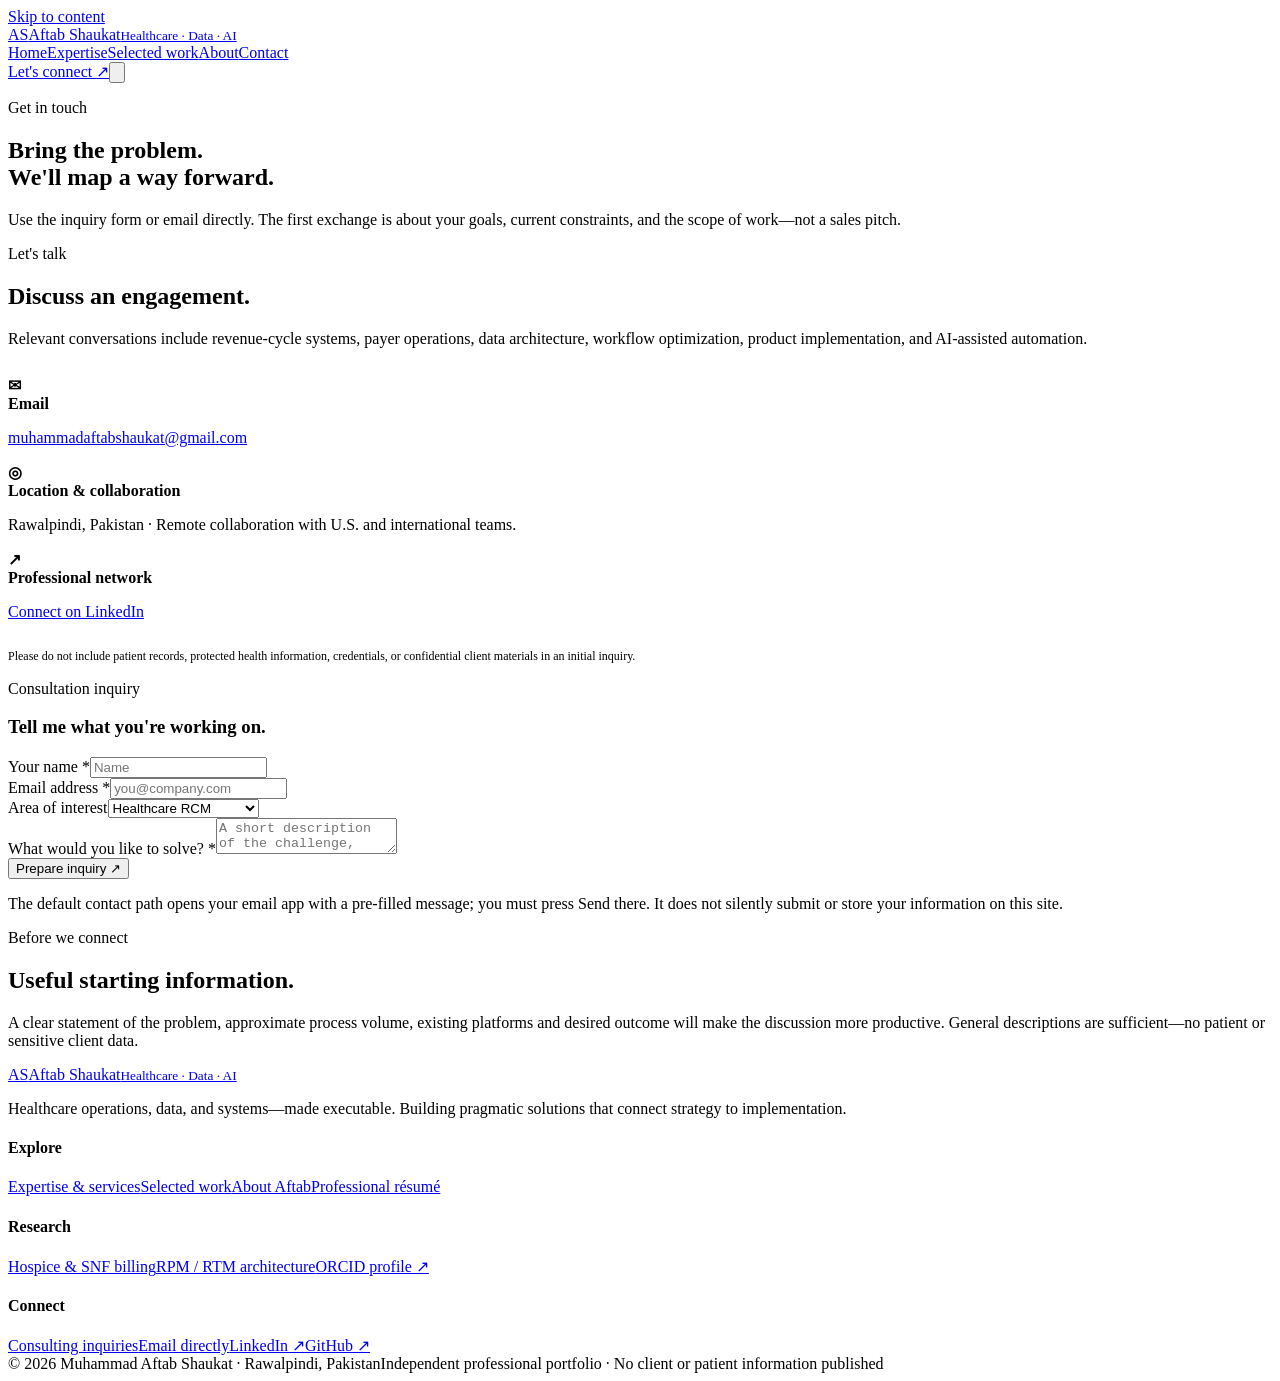
==== contact.html @ dddf4670 "feat(portfolio): replace landing page and add complete expertise, work, about and contact experience" ====
<!doctype html>
<html lang="en"><head>
<meta charset="utf-8"><meta name="viewport" content="width=device-width,initial-scale=1">
<title>Contact & Consulting Inquiries | Aftab Shaukat</title><meta name="description" content="Contact Aftab Shaukat for healthcare revenue cycle consulting, analytics, implementation, process optimization and systems architecture projects.">
<meta name="author" content="Muhammad Aftab Shaukat"><meta name="robots" content="index,follow,max-image-preview:large"><meta name="theme-color" content="#090d1c">
<link rel="canonical" href="https://aftabshaukat.me/contact.html"><meta property="og:type" content="website"><meta property="og:site_name" content="Aftab Shaukat"><meta property="og:title" content="Contact & Consulting Inquiries | Aftab Shaukat"><meta property="og:description" content="Contact Aftab Shaukat for healthcare revenue cycle consulting, analytics, implementation, process optimization and systems architecture projects."><meta property="og:url" content="https://aftabshaukat.me/contact.html"><meta name="twitter:card" content="summary">
<link rel="preconnect" href="https://fonts.googleapis.com"><link rel="preconnect" href="https://fonts.gstatic.com" crossorigin><link rel="stylesheet" href="/assets/css/portfolio-v2.css">
<script type="application/ld+json">{"@context":"https://schema.org","@graph":[{"@context":"https://schema.org","@type":"Person","@id":"https://aftabshaukat.me/#person","name":"Muhammad Aftab Shaukat","alternateName":["Aftab Shaukat","Muhammad A. Shaukat"],"url":"https://aftabshaukat.me/","email":"mailto:muhammadaftabshaukat@gmail.com","image":"https://avatars.githubusercontent.com/u/140397012?v=4","jobTitle":"Healthcare RCM & Operations Leader","homeLocation":{"@type":"Place","name":"Rawalpindi, Pakistan"},"sameAs":["https://www.linkedin.com/in/healthcare-rcm-leader/","https://github.com/aashaukatc","https://orcid.org/0009-0009-0342-9877"],"knowsAbout":["Healthcare revenue cycle management","Healthcare operations","Business analysis","Data analytics","Workflow automation","Solutions architecture","AI-assisted operations"]},{"@type":"WebSite","@id":"https://aftabshaukat.me/#website","name":"Aftab Shaukat","url":"https://aftabshaukat.me/","publisher":{"@id":"https://aftabshaukat.me/#person"}},{"@type":"WebPage","@id":"https://aftabshaukat.me/contact.html","url":"https://aftabshaukat.me/contact.html","name":"Contact & Consulting Inquiries","description":"Contact Aftab Shaukat for healthcare revenue cycle consulting, analytics, implementation, process optimization and systems architecture projects.","isPartOf":{"@id":"https://aftabshaukat.me/#website"},"about":{"@id":"https://aftabshaukat.me/#person"}}]}</script>
</head><body><a class="skip" href="#main">Skip to content</a><header class="site-header"><div class="container navbar">
<a href="/" class="brand" aria-label="Aftab Shaukat home"><span class="brand-mark" aria-hidden="true">AS</span><span class="brand-name">Aftab Shaukat<small>Healthcare · Data · AI</small></span></a>
<nav class="nav-menu" data-nav id="primary-nav" aria-label="Main navigation"><a href="/">Home</a><a href="/services.html">Expertise</a><a href="/work.html">Selected work</a><a href="/about.html">About</a><a href="/contact.html" aria-current="page">Contact</a></nav>
<div class="nav-actions"><a href="/contact.html" class="btn primary small">Let's connect <span aria-hidden="true">↗</span></a><button class="menu-btn" type="button" data-menu-toggle aria-label="Toggle navigation" aria-controls="primary-nav" aria-expanded="false"><svg viewBox="0 0 24 24" fill="none" stroke="currentColor" stroke-width="2" stroke-linecap="round"><path d="M4 7h16M4 12h16M4 17h16"/></svg></button></div>
</div></header><main id="main">
<section class="page-hero"><div class="container"><p class="eyebrow">Get in touch</p><h1>Bring the problem.<br><span class="gradient-text">We'll map a way forward.</span></h1><p class="lead">Use the inquiry form or email directly. The first exchange is about your goals, current constraints, and the scope of work—not a sales pitch.</p></div></section>
<section class="section"><div class="container contact-layout"><div><p class="eyebrow">Let's talk</p><h2>Discuss an engagement.</h2><p class="lead">Relevant conversations include revenue-cycle systems, payer operations, data architecture, workflow optimization, product implementation, and AI-assisted automation.</p><div class="feature-list" style="margin:28px 0"><div class="feature-item"><b>✉</b><div><strong>Email</strong><p><a href="mailto:muhammadaftabshaukat@gmail.com">muhammadaftabshaukat@gmail.com</a></p></div></div><div class="feature-item"><b>◎</b><div><strong>Location & collaboration</strong><p>Rawalpindi, Pakistan · Remote collaboration with U.S. and international teams.</p></div></div><div class="feature-item"><b>↗</b><div><strong>Professional network</strong><p><a href="https://www.linkedin.com/in/healthcare-rcm-leader/" target="_blank" rel="noopener noreferrer">Connect on LinkedIn</a></p></div></div></div><p style="color:var(--subtle);font-size:12px">Please do not include patient records, protected health information, credentials, or confidential client materials in an initial inquiry.</p></div>
<div class="form-panel"><p class="eyebrow">Consultation inquiry</p><h3>Tell me what you're working on.</h3><form data-contact-form novalidate="false"><div class="field-grid"><div class="field"><label for="name">Your name *</label><input id="name" name="name" autocomplete="name" maxlength="120" placeholder="Name" required></div><div class="field"><label for="email">Email address *</label><input id="email" type="email" name="email" autocomplete="email" maxlength="254" placeholder="you@company.com" required></div></div><div class="field"><label for="service">Area of interest</label><select id="service" name="service"><option value="Healthcare RCM">Healthcare RCM</option><option value="Data and reporting">Data & reporting</option><option value="Process optimization">Process optimization</option><option value="Solutions architecture">Solutions architecture</option><option value="AI assisted workflow design">AI-assisted workflows</option><option value="Other collaboration">Other collaboration</option></select></div><div class="field"><label for="message">What would you like to solve? *</label><textarea id="message" name="message" maxlength="5000" minlength="15" placeholder="A short description of the challenge, relevant system, and desired outcome. No sensitive data." required></textarea></div><button class="btn primary" type="submit">Prepare inquiry <span aria-hidden="true">↗</span></button><p id="form-status" role="status" aria-live="polite"></p><p class="form-note">The default contact path opens your email app with a pre-filled message; you must press Send there. It does not silently submit or store your information on this site.</p></form></div></div></section>
<section class="section alt narrow"><div class="container"><div class="section-head center"><p class="eyebrow">Before we connect</p><h2>Useful starting information.</h2><p>A clear statement of the problem, approximate process volume, existing platforms and desired outcome will make the discussion more productive. General descriptions are sufficient—no patient or sensitive client data.</p></div></div></section></main><footer class="site-footer"><div class="container"><div class="footer-grid"><div><a href="/" class="brand"><span class="brand-mark" aria-hidden="true">AS</span><span class="brand-name">Aftab Shaukat<small>Healthcare · Data · AI</small></span></a><p>Healthcare operations, data, and systems—made executable. Building pragmatic solutions that connect strategy to implementation.</p></div>
<div><h4>Explore</h4><a href="/services.html">Expertise & services</a><a href="/work.html">Selected work</a><a href="/about.html">About Aftab</a><a href="/resume.html">Professional résumé</a></div>
<div><h4>Research</h4><a href="/hospice-nursing-home-billing-rcm.html">Hospice & SNF billing</a><a href="/remote-monitoring-rcm-architecture.html">RPM / RTM architecture</a><a href="https://orcid.org/0009-0009-0342-9877" target="_blank" rel="noopener noreferrer">ORCID profile ↗</a></div>
<div><h4>Connect</h4><a href="/contact.html">Consulting inquiries</a><a href="mailto:muhammadaftabshaukat@gmail.com">Email directly</a><a href="https://www.linkedin.com/in/healthcare-rcm-leader/" target="_blank" rel="noopener noreferrer">LinkedIn ↗</a><a href="https://github.com/aashaukatc" target="_blank" rel="noopener noreferrer">GitHub ↗</a></div>
</div><div class="footer-bottom"><span>© <span data-year>2026</span> Muhammad Aftab Shaukat · Rawalpindi, Pakistan</span><span>Independent professional portfolio · No client or patient information published</span></div></div></footer><script defer src="/assets/js/portfolio-v2.js"></script></body></html>
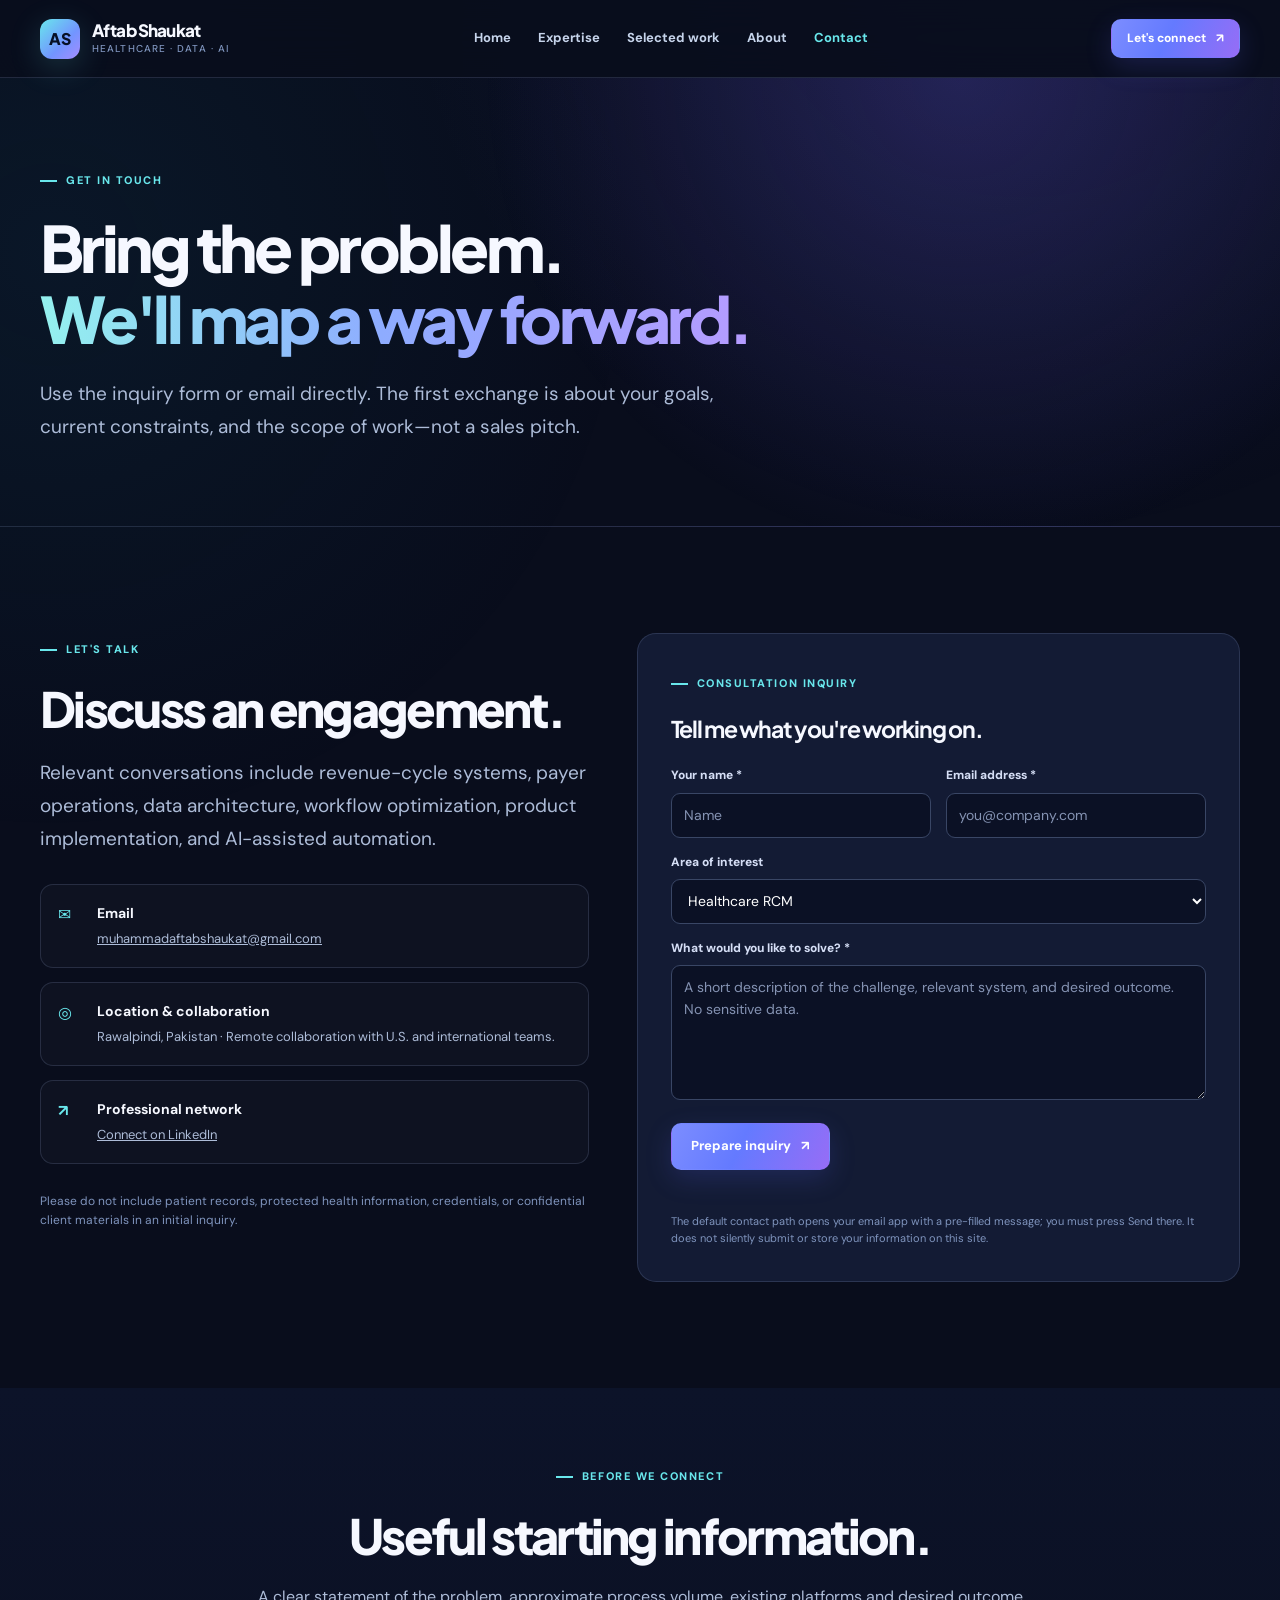
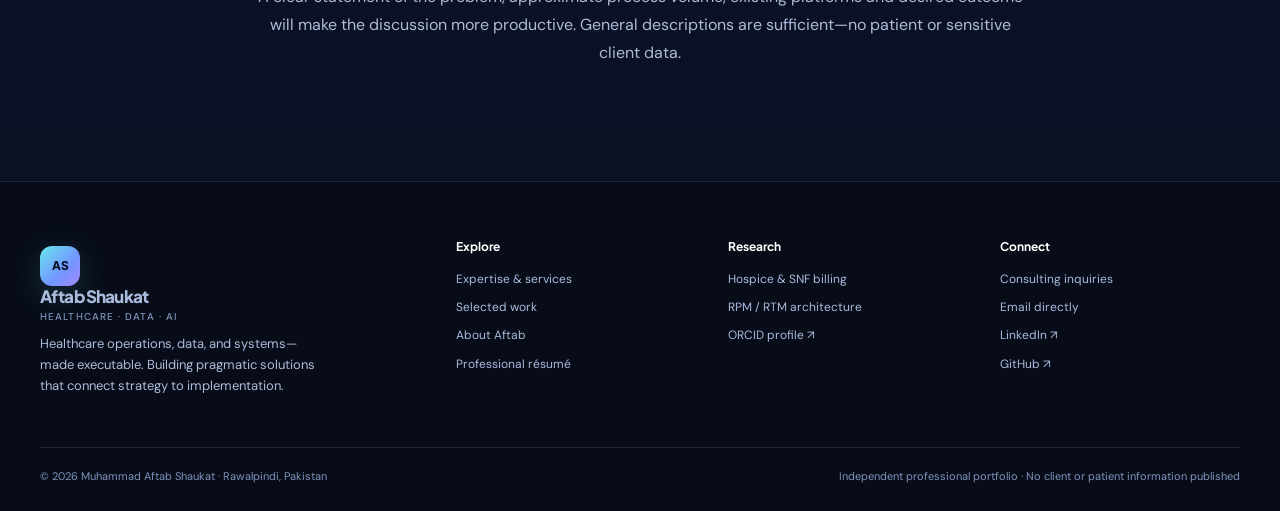
==== commit 9930e01b: "fix(site): improve progressive enhancement and accurate contact feedback" ====
--- a/contact.html
+++ b/contact.html
@@ -13,7 +13,7 @@
 </div></header><main id="main">
 <section class="page-hero"><div class="container"><p class="eyebrow">Get in touch</p><h1>Bring the problem.<br><span class="gradient-text">We'll map a way forward.</span></h1><p class="lead">Use the inquiry form or email directly. The first exchange is about your goals, current constraints, and the scope of work—not a sales pitch.</p></div></section>
 <section class="section"><div class="container contact-layout"><div><p class="eyebrow">Let's talk</p><h2>Discuss an engagement.</h2><p class="lead">Relevant conversations include revenue-cycle systems, payer operations, data architecture, workflow optimization, product implementation, and AI-assisted automation.</p><div class="feature-list" style="margin:28px 0"><div class="feature-item"><b>✉</b><div><strong>Email</strong><p><a href="mailto:muhammadaftabshaukat@gmail.com">muhammadaftabshaukat@gmail.com</a></p></div></div><div class="feature-item"><b>◎</b><div><strong>Location & collaboration</strong><p>Rawalpindi, Pakistan · Remote collaboration with U.S. and international teams.</p></div></div><div class="feature-item"><b>↗</b><div><strong>Professional network</strong><p><a href="https://www.linkedin.com/in/healthcare-rcm-leader/" target="_blank" rel="noopener noreferrer">Connect on LinkedIn</a></p></div></div></div><p style="color:var(--subtle);font-size:12px">Please do not include patient records, protected health information, credentials, or confidential client materials in an initial inquiry.</p></div>
-<div class="form-panel"><p class="eyebrow">Consultation inquiry</p><h3>Tell me what you're working on.</h3><form data-contact-form novalidate="false"><div class="field-grid"><div class="field"><label for="name">Your name *</label><input id="name" name="name" autocomplete="name" maxlength="120" placeholder="Name" required></div><div class="field"><label for="email">Email address *</label><input id="email" type="email" name="email" autocomplete="email" maxlength="254" placeholder="you@company.com" required></div></div><div class="field"><label for="service">Area of interest</label><select id="service" name="service"><option value="Healthcare RCM">Healthcare RCM</option><option value="Data and reporting">Data & reporting</option><option value="Process optimization">Process optimization</option><option value="Solutions architecture">Solutions architecture</option><option value="AI assisted workflow design">AI-assisted workflows</option><option value="Other collaboration">Other collaboration</option></select></div><div class="field"><label for="message">What would you like to solve? *</label><textarea id="message" name="message" maxlength="5000" minlength="15" placeholder="A short description of the challenge, relevant system, and desired outcome. No sensitive data." required></textarea></div><button class="btn primary" type="submit">Prepare inquiry <span aria-hidden="true">↗</span></button><p id="form-status" role="status" aria-live="polite"></p><p class="form-note">The default contact path opens your email app with a pre-filled message; you must press Send there. It does not silently submit or store your information on this site.</p></form></div></div></section>
+<div class="form-panel"><p class="eyebrow">Consultation inquiry</p><h3>Tell me what you're working on.</h3><form data-contact-form><div class="field-grid"><div class="field"><label for="name">Your name *</label><input id="name" name="name" autocomplete="name" maxlength="120" placeholder="Name" required></div><div class="field"><label for="email">Email address *</label><input id="email" type="email" name="email" autocomplete="email" maxlength="254" placeholder="you@company.com" required></div></div><div class="field"><label for="service">Area of interest</label><select id="service" name="service"><option value="Healthcare RCM">Healthcare RCM</option><option value="Data and reporting">Data & reporting</option><option value="Process optimization">Process optimization</option><option value="Solutions architecture">Solutions architecture</option><option value="AI assisted workflow design">AI-assisted workflows</option><option value="Other collaboration">Other collaboration</option></select></div><div class="field"><label for="message">What would you like to solve? *</label><textarea id="message" name="message" maxlength="5000" minlength="15" placeholder="A short description of the challenge, relevant system, and desired outcome. No sensitive data." required></textarea></div><button class="btn primary" type="submit">Prepare inquiry <span aria-hidden="true">↗</span></button><p id="form-status" role="status" aria-live="polite"></p><p class="form-note">The default contact path opens your email app with a pre-filled message; you must press Send there. It does not silently submit or store your information on this site.</p></form></div></div></section>
 <section class="section alt narrow"><div class="container"><div class="section-head center"><p class="eyebrow">Before we connect</p><h2>Useful starting information.</h2><p>A clear statement of the problem, approximate process volume, existing platforms and desired outcome will make the discussion more productive. General descriptions are sufficient—no patient or sensitive client data.</p></div></div></section></main><footer class="site-footer"><div class="container"><div class="footer-grid"><div><a href="/" class="brand"><span class="brand-mark" aria-hidden="true">AS</span><span class="brand-name">Aftab Shaukat<small>Healthcare · Data · AI</small></span></a><p>Healthcare operations, data, and systems—made executable. Building pragmatic solutions that connect strategy to implementation.</p></div>
 <div><h4>Explore</h4><a href="/services.html">Expertise & services</a><a href="/work.html">Selected work</a><a href="/about.html">About Aftab</a><a href="/resume.html">Professional résumé</a></div>
 <div><h4>Research</h4><a href="/hospice-nursing-home-billing-rcm.html">Hospice & SNF billing</a><a href="/remote-monitoring-rcm-architecture.html">RPM / RTM architecture</a><a href="https://orcid.org/0009-0009-0342-9877" target="_blank" rel="noopener noreferrer">ORCID profile ↗</a></div>
--- a/assets/css/portfolio-v2.css
+++ b/assets/css/portfolio-v2.css
@@ -0,0 +1,113 @@
+@import url('https://fonts.googleapis.com/css2?family=DM+Sans:wght@400;500;600;700&family=Plus+Jakarta+Sans:wght@400;500;600;700;800&display=swap');
+:root{--bg:#090d1c;--bg2:#0d1429;--panel:#131b34;--panel2:#171f3b;--line:rgba(181,202,255,.15);--ink:#f6f8ff;--muted:#adbcd8;--subtle:#7f94bd;--cyan:#69e7ec;--blue:#7295ff;--violet:#a58cff;--green:#a6f1cc;--font:'DM Sans',system-ui,sans-serif;--display:'Plus Jakarta Sans',system-ui,sans-serif;--width:1200px}
+*,*:before,*:after{box-sizing:border-box}
+html{scroll-behavior:smooth;scroll-padding-top:95px}
+body{margin:0;background:var(--bg);color:var(--ink);font-family:var(--font);line-height:1.6;-webkit-font-smoothing:antialiased}
+body:before{content:'';position:fixed;z-index:-1;inset:0;pointer-events:none;background:radial-gradient(circle at 80% -10%,rgba(84,83,218,.14),transparent 44%),radial-gradient(circle at 4% 28%,rgba(19,130,166,.09),transparent 42%)}
+a{color:inherit}a:hover{color:var(--cyan)}button,input,textarea,select{font:inherit}
+button{cursor:pointer}img{max-width:100%;height:auto}
+:focus-visible{outline:3px solid var(--cyan);outline-offset:4px}
+.container{width:min(var(--width),calc(100% - 64px));margin:0 auto}
+.skip{position:absolute;left:14px;top:-100px;z-index:1000;background:#fff;color:#061020;padding:9px 14px}.skip:focus{top:12px}
+.site-header{position:sticky;top:0;z-index:100;background:rgba(9,13,28,.85);backdrop-filter:blur(22px);border-bottom:1px solid var(--line)}
+.navbar{min-height:77px;display:flex;gap:32px;align-items:center;justify-content:space-between}
+.brand{display:flex;align-items:center;gap:12px;text-decoration:none;flex-shrink:0}
+.brand-mark{width:40px;height:40px;display:grid;place-items:center;border-radius:12px;background:linear-gradient(135deg,var(--cyan),var(--blue) 60%,var(--violet));font-weight:800;font-family:var(--display);color:#071025;box-shadow:0 8px 32px rgba(105,231,236,.18)}
+.brand-name{font:800 17px/1.2 var(--display);letter-spacing:-.05em}.brand-name small{display:block;font:500 10px/1.6 var(--font);letter-spacing:.11em;color:var(--subtle);text-transform:uppercase}
+.nav-menu{display:flex;align-items:center;gap:27px}.nav-menu a{font-size:13px;font-weight:700;color:#c6d4eb;text-decoration:none;white-space:nowrap}.nav-menu a[aria-current="page"],.nav-menu a:hover{color:var(--cyan)}
+.nav-actions{display:flex;align-items:center;gap:12px}.menu-btn{display:none;padding:9px;border:1px solid var(--line);border-radius:9px;background:var(--panel);color:white}
+.menu-btn svg{width:21px;height:21px;display:block}
+.btn{display:inline-flex;align-items:center;justify-content:center;gap:10px;text-decoration:none;min-height:47px;padding:11px 19px;border-radius:10px;font-size:13px;font-weight:800;transition:transform .2s ease,background .2s ease,border-color .2s ease;color:#fff;border:1px solid rgba(188,206,255,.25);background:rgba(255,255,255,.05)}
+.btn:hover{transform:translateY(-2px);color:#fff;border-color:var(--cyan)}
+.btn.primary{border-color:transparent;background:linear-gradient(115deg,#7c8dff,#647aff 44%,#966df6);box-shadow:0 9px 27px rgba(86,97,231,.2)}
+.btn.primary:hover{background:linear-gradient(115deg,#89abff,#6a93ff,#a584ff)}
+.btn.ghost{background:transparent}.btn.small{min-height:39px;padding:8px 15px;font-size:12px}
+.arrow{display:inline-block;transition:transform .2s}.btn:hover .arrow,.text-link:hover .arrow{transform:translateX(4px)}
+.hero{position:relative;padding:94px 0 80px;overflow:hidden}.hero:after{content:'';position:absolute;width:550px;height:550px;right:-250px;top:70px;background:radial-gradient(circle,rgba(110,107,249,.15),transparent 67%);pointer-events:none}
+.hero-layout{display:grid;grid-template-columns:minmax(0,1.08fr) minmax(0,.92fr);align-items:center;gap:64px}
+.eyebrow{display:inline-flex;align-items:center;gap:9px;font-size:11px;font-weight:800;letter-spacing:.14em;text-transform:uppercase;color:var(--cyan);margin:0 0 22px}
+.eyebrow:before{content:'';width:17px;height:2px;background:currentColor}
+h1,h2,h3,h4,p{margin-top:0}h1,h2,h3,h4{font-family:var(--display);letter-spacing:-.055em}
+h1{font-size:clamp(42px,5.5vw,79px);font-weight:800;line-height:1.105;margin-bottom:24px}
+h2{font-size:clamp(30px,3.8vw,52px);line-height:1.16;font-weight:800;margin-bottom:19px}
+h3{font-size:clamp(18px,1.8vw,24px);line-height:1.25}
+.gradient-text{background:linear-gradient(90deg,#94f1ee 0%,#8eacff 48%,#b59bff 100%);-webkit-background-clip:text;background-clip:text;color:transparent}
+.lead{font-size:clamp(16px,1.55vw,19px);line-height:1.75;color:var(--muted);max-width:615px}
+.hero-cta{display:flex;gap:13px;flex-wrap:wrap;margin:29px 0}
+.hero-tags{display:flex;flex-wrap:wrap;gap:8px}
+.tag{font-size:11px;letter-spacing:.01em;padding:6px 10px;border-radius:50px;border:1px solid var(--line);background:rgba(255,255,255,.03);color:#a9bada}
+.hero-avatar{display:flex;align-items:center;gap:10px;margin-top:35px;font-size:12px;color:var(--muted)}
+.avatar-initials{display:grid;place-items:center;height:38px;width:38px;border-radius:50%;background:linear-gradient(135deg,#3b5a89,#4f2c86);border:1px solid rgba(186,206,255,.4);font-size:11px;font-weight:800;color:#fff}
+.avatar-details strong{display:block;color:#fff}.avatar-details span{font-size:11px}
+.window{position:relative;border:1px solid rgba(184,203,255,.22);border-radius:20px;background:linear-gradient(160deg,rgba(27,38,78,.95),rgba(14,21,44,.95));box-shadow:0 28px 90px rgba(0,0,0,.32),0 0 65px rgba(111,124,255,.08);overflow:hidden}
+.window-top{display:flex;justify-content:space-between;align-items:center;padding:15px 20px;background:rgba(255,255,255,.03);border-bottom:1px solid var(--line)}
+.dots{display:flex;gap:6px}.dots i{display:block;width:7px;height:7px;border-radius:50%;background:#5d6a94}.dots i:first-child{background:#ff867e}.dots i:nth-child(2){background:#facb70}.dots i:last-child{background:#79d2ae}
+.window-kicker{font-weight:800;font-size:10px;color:#b0c1e7;letter-spacing:.12em;text-transform:uppercase}
+.window-body{padding:22px}.data-title{font-size:12px;color:#b3c4e3;margin-bottom:16px}.data-title strong{float:right;color:#a5e9cb;font-size:10px;font-weight:600}
+.metric-grid{display:grid;grid-template-columns:repeat(3,minmax(0,1fr));gap:9px}
+.metric{background:rgba(255,255,255,.04);border:1px solid var(--line);padding:13px;border-radius:11px}
+.metric strong{font:800 clamp(16px,2vw,24px)/1.2 var(--display);display:block;color:white;letter-spacing:-.055em}
+.metric span{font-size:9px;color:var(--subtle);display:block;margin-top:5px}
+.chart-shell{margin-top:14px;border:1px solid var(--line);border-radius:13px;background:rgba(7,12,30,.6);padding:17px}
+.chart-head{display:flex;justify-content:space-between;gap:8px;font-size:11px;color:#c4d2ef}.chart-head span{color:#8ce3c3}
+.bar-chart{height:140px;display:flex;align-items:flex-end;gap:9px;border-bottom:1px solid #2d3859;padding:18px 0 0}
+.bar-chart div{flex:1;min-width:0;height:var(--h);border-radius:5px 5px 0 0;background:linear-gradient(0deg,#4b67d6,#68ddd9);opacity:.82;transition:height .6s}.bar-chart div:nth-child(3n){background:linear-gradient(0deg,#6448c7,#a49afa)}
+.chart-foot{display:flex;justify-content:space-between;margin-top:8px;color:#7788b5;font-size:9px}
+.window-note{border-top:1px solid var(--line);padding:11px 19px;font-size:10px;color:#8d9ec4}
+.live-orb{position:absolute;right:-18px;top:-23px;width:67px;height:67px;border:1px solid rgba(134,244,223,.3);border-radius:23px;background:linear-gradient(135deg,#53dcc9,#6983fa);transform:rotate(16deg);box-shadow:0 10px 45px rgba(92,192,220,.28);z-index:3}
+.live-orb:after{content:'↗';position:absolute;top:8px;left:23px;color:#071025;font-size:27px;font-weight:800;transform:rotate(-16deg)}
+.proof-strip{background:#10172e;border-top:1px solid var(--line);border-bottom:1px solid var(--line)}
+.proof-grid{display:grid;grid-template-columns:repeat(4,1fr)}.proof-grid>div{padding:27px 22px;border-right:1px solid var(--line)}.proof-grid>div:first-child{padding-left:0}.proof-grid>div:last-child{border:0}
+.proof-grid strong{display:block;font:800 clamp(22px,2.8vw,32px)/1.2 var(--display);color:white;letter-spacing:-.05em}.proof-grid span{display:block;font-size:11px;color:var(--subtle);margin-top:6px}
+.section{padding:106px 0}.section.alt{background:linear-gradient(180deg,#0c1329,#0b1023)}.section.narrow{padding:72px 0}
+.section-head{max-width:765px;margin-bottom:42px}.section-head.center{text-align:center;margin-left:auto;margin-right:auto}.section-head.center .eyebrow{justify-content:center}
+.section-head>p:not(.eyebrow){font-size:16px;color:var(--muted);line-height:1.75}
+.card-grid{display:grid;grid-template-columns:repeat(3,minmax(0,1fr));gap:19px}.card-grid.two{grid-template-columns:repeat(2,minmax(0,1fr))}
+.card{border:1px solid var(--line);background:linear-gradient(155deg,rgba(28,39,73,.82),rgba(15,22,44,.95));border-radius:17px;padding:29px;transition:border-color .25s,transform .25s}.card:hover{transform:translateY(-4px);border-color:rgba(105,231,236,.44)}
+.card .iconbox{height:48px;width:48px;display:grid;place-items:center;border-radius:14px;color:var(--cyan);font-size:22px;font-weight:800;background:rgba(106,190,245,.09);border:1px solid rgba(106,190,245,.17);margin-bottom:22px}
+.card h3{margin-bottom:13px}.card p{color:var(--muted);font-size:14px;line-height:1.75;margin-bottom:17px}.card ul{padding-left:17px;margin:0;color:#adbfdf;font-size:12px;line-height:2}
+.text-link{display:inline-flex;align-items:center;gap:7px;color:var(--cyan);font-size:13px;font-weight:800;text-decoration:none}
+.number{font-size:11px;font-weight:800;color:var(--cyan);letter-spacing:.13em}
+.workflow{display:grid;grid-template-columns:repeat(4,minmax(0,1fr));gap:12px;counter-reset:step}
+.step{border-top:2px solid rgba(113,154,255,.7);background:linear-gradient(180deg,rgba(68,78,142,.08),transparent);padding:21px 14px 15px}
+.step h3{font-size:17px;margin-top:18px}.step p{font-size:13px;color:var(--muted)}
+.feature-layout{display:grid;grid-template-columns:.9fr 1.1fr;gap:54px;align-items:center}
+.feature-list{display:grid;gap:14px}.feature-item{display:flex;gap:14px;padding:17px;border:1px solid var(--line);border-radius:13px;background:rgba(255,255,255,.025)}
+.feature-item b{color:var(--cyan);min-width:25px}.feature-item strong{display:block;margin-bottom:5px;font-size:14px}.feature-item p{margin:0;color:var(--muted);font-size:13px}
+.project-visual{height:185px;border-radius:12px;margin-bottom:23px;border:1px solid rgba(154,194,255,.18);position:relative;overflow:hidden;background:radial-gradient(circle at 75% 10%,rgba(117,117,246,.28),transparent 50%),linear-gradient(145deg,#202f54,#0b142d)}
+.project-visual:before{content:'';position:absolute;inset:24px 35px;border:1px solid rgba(152,175,255,.35);border-radius:11px;transform:rotate(-7deg);background:repeating-linear-gradient(90deg,rgba(124,157,241,.07) 0 1px,transparent 1px 30px)}
+.project-visual:after{content:attr(data-letter);position:absolute;left:32px;bottom:17px;font:800 64px/1 var(--display);letter-spacing:-.08em;color:#d8e6ff;text-shadow:0 8px 32px #10152a}
+.project-visual.teal{background:radial-gradient(circle at 75% 25%,rgba(101,231,212,.27),transparent 52%),linear-gradient(145deg,#1a444b,#0b182b)}
+.project-visual.violet{background:radial-gradient(circle at 70% 10%,rgba(172,123,251,.3),transparent 52%),linear-gradient(145deg,#303054,#11122c)}
+.project-visual.warm{background:radial-gradient(circle at 75% 10%,rgba(245,156,110,.2),transparent 55%),linear-gradient(145deg,#3d2a3b,#151426)}
+.project-visual .visual-kicker{position:absolute;right:17px;top:14px;font-size:10px;color:#b4c8f0;text-transform:uppercase;letter-spacing:.1em}
+.project-top{display:flex;justify-content:space-between;gap:10px;align-items:center}.project-type{color:var(--cyan);font-size:10px;text-transform:uppercase;letter-spacing:.11em;font-weight:800}
+.project-links{display:flex;flex-wrap:wrap;gap:15px;margin-top:18px}.project-links a{font-size:12px;font-weight:700;color:var(--cyan);text-decoration:none}
+.filterbar{display:flex;flex-wrap:wrap;gap:8px;margin-bottom:25px}.filter{border:1px solid var(--line);border-radius:30px;padding:9px 18px;color:#c0d1ef;background:transparent;font-size:12px;font-weight:800}.filter.active,.filter:hover{background:rgba(115,144,255,.19);color:#fff;border-color:rgba(141,175,255,.65)}
+.case-hidden{display:none!important}
+.timeline{display:grid;gap:0;border-left:1px solid var(--line);margin-left:9px}
+.time-item{position:relative;padding:0 0 27px 26px}.time-item:before{content:'';position:absolute;left:-6px;top:5px;width:11px;height:11px;border-radius:50%;border:2px solid var(--cyan);background:#0d1429}
+.time-item h3{font-size:17px;margin-bottom:5px}.time-item small{color:var(--cyan);letter-spacing:.04em}.time-item p{margin:8px 0 0;color:var(--muted);font-size:13px}
+.split{display:grid;grid-template-columns:1fr 1fr;gap:50px}
+.callout{padding:45px;border:1px solid rgba(140,166,255,.29);border-radius:22px;background:radial-gradient(circle at 95% 5%,rgba(117,124,246,.2),transparent 54%),linear-gradient(155deg,#1a2547,#111b37)}
+.callout p{color:var(--muted)}
+.callout.big{display:grid;grid-template-columns:1.5fr auto;gap:30px;align-items:center}
+.list-links{display:grid;gap:12px}.list-links a{padding:17px 20px;border:1px solid var(--line);border-radius:12px;text-decoration:none;background:rgba(255,255,255,.03);display:flex;align-items:center;justify-content:space-between;font-size:14px;font-weight:700}.list-links a:hover{border-color:var(--cyan)}
+.page-hero{padding:86px 0 63px;background:radial-gradient(circle at 75% 0%,rgba(107,94,232,.21),transparent 45%);border-bottom:1px solid var(--line)}.page-hero h1{max-width:930px;font-size:clamp(39px,5vw,67px)}.page-hero .lead{max-width:730px}
+.intro-grid{display:grid;grid-template-columns:1fr .8fr;gap:50px;align-items:start}
+.prose h2{font-size:28px;margin-top:32px}.prose p{color:var(--muted);font-size:15px;line-height:1.85}
+.detail-line{border-top:1px solid var(--line);padding:22px 0;display:grid;grid-template-columns:180px 1fr;gap:30px}.detail-line span{color:var(--cyan);font-weight:800;font-size:12px}.detail-line p{font-size:14px;color:var(--muted);margin:0}
+.faq{max-width:920px}.faq details{border-bottom:1px solid var(--line);padding:21px 0}.faq summary{font:700 17px var(--display);cursor:pointer;list-style-position:inside}.faq p{color:var(--muted);padding-left:18px;font-size:14px}
+.contact-layout{display:grid;grid-template-columns:1fr 1.1fr;gap:48px}
+.form-panel{padding:33px;border:1px solid var(--line);background:var(--panel);border-radius:19px}
+.field-grid{display:grid;grid-template-columns:1fr 1fr;gap:15px}.field{margin-bottom:15px}.field label{display:block;font-size:12px;font-weight:800;margin-bottom:7px;color:#d5def5}.field input,.field select,.field textarea{width:100%;min-height:45px;background:#0b1125;border:1px solid #394665;color:#fff;border-radius:9px;padding:10px 12px;outline:none;font-size:14px}.field textarea{min-height:135px;resize:vertical}.field :is(input,select,textarea):focus{border-color:var(--cyan)}.field ::placeholder{color:#8593b3}.form-note{font-size:11px;color:var(--subtle);margin:13px 0 0}
+#form-status{font-size:12px;color:var(--green);min-height:18px;margin:12px 0}
+.site-footer{background:#080c19;border-top:1px solid var(--line);padding:55px 0 26px}.footer-grid{display:grid;grid-template-columns:1.6fr 1fr 1fr 1fr;gap:32px}.footer-grid h4{font-size:12px;color:#fff;margin-bottom:14px;letter-spacing:0}.footer-grid p{font-size:13px;color:var(--muted);max-width:285px}.footer-grid a{display:block;text-decoration:none;font-size:12px;color:#a9bbdc;margin:9px 0}.footer-grid a:hover{color:var(--cyan)}
+.footer-bottom{display:flex;justify-content:space-between;gap:25px;border-top:1px solid var(--line);margin-top:37px;padding-top:20px;color:var(--subtle);font-size:11px}
+.fade-in{opacity:1;transform:none;transition:opacity .65s,transform .65s}.js .fade-in{opacity:0;transform:translateY(12px)}.js .fade-in.visible{opacity:1;transform:none}
+@media(max-width:1050px){.nav-menu{gap:13px}.hero-layout{gap:30px}.container{width:min(var(--width),calc(100% - 42px))}.card-grid{gap:12px}.card{padding:22px}.footer-grid{grid-template-columns:1.3fr 1fr 1fr}}
+@media(max-width:820px){.menu-btn{display:block}.navbar{min-height:69px}.nav-menu{display:none;position:absolute;top:68px;left:0;right:0;padding:18px 22px 23px;flex-direction:column;align-items:stretch;gap:0;background:#10172c;border-bottom:1px solid var(--line);box-shadow:0 20px 45px rgba(0,0,0,.22)}.nav-menu.open{display:flex}.nav-menu a{padding:12px 8px;border-bottom:1px solid var(--line)}.nav-actions .small{display:none}.hero-layout,.feature-layout,.split,.intro-grid,.contact-layout{grid-template-columns:1fr}.hero{padding:65px 0}.hero-copy{max-width:690px}.window{max-width:620px}.proof-grid{grid-template-columns:repeat(2,1fr)}.proof-grid>div{border-bottom:1px solid var(--line)}.card-grid,.card-grid.two{grid-template-columns:repeat(2,1fr)}.workflow{grid-template-columns:repeat(2,1fr)}.callout.big{grid-template-columns:1fr}.footer-grid{grid-template-columns:repeat(2,1fr)}}
+@media(max-width:540px){.container{width:calc(100% - 32px)}.hero{padding:54px 0 55px}h1{font-size:42px}h2{font-size:33px}.section{padding:69px 0}.page-hero{padding:65px 0 49px}.card-grid,.card-grid.two,.workflow,.footer-grid,.field-grid{grid-template-columns:1fr}.proof-grid>div{padding:19px 12px}.proof-grid strong{font-size:22px}.proof-grid span{font-size:10px}.window-body{padding:13px}.metric{padding:10px}.metric strong{font-size:17px}.bar-chart{height:120px}.footer-bottom{flex-direction:column;gap:5px}.callout,.form-panel{padding:24px}.detail-line{grid-template-columns:1fr;gap:7px}.hero-tags{gap:6px}.navbar{gap:8px}.brand-name{font-size:15px}.brand-mark{height:35px;width:35px}}
+@media(prefers-reduced-motion:reduce){html{scroll-behavior:auto}*,*:before,*:after{transition-duration:.01ms!important;animation-duration:.01ms!important}.fade-in{opacity:1;transform:none}}
+
+@media(max-width:820px){html:not(.js) .menu-btn{display:none}html:not(.js) .nav-menu{display:flex}}
